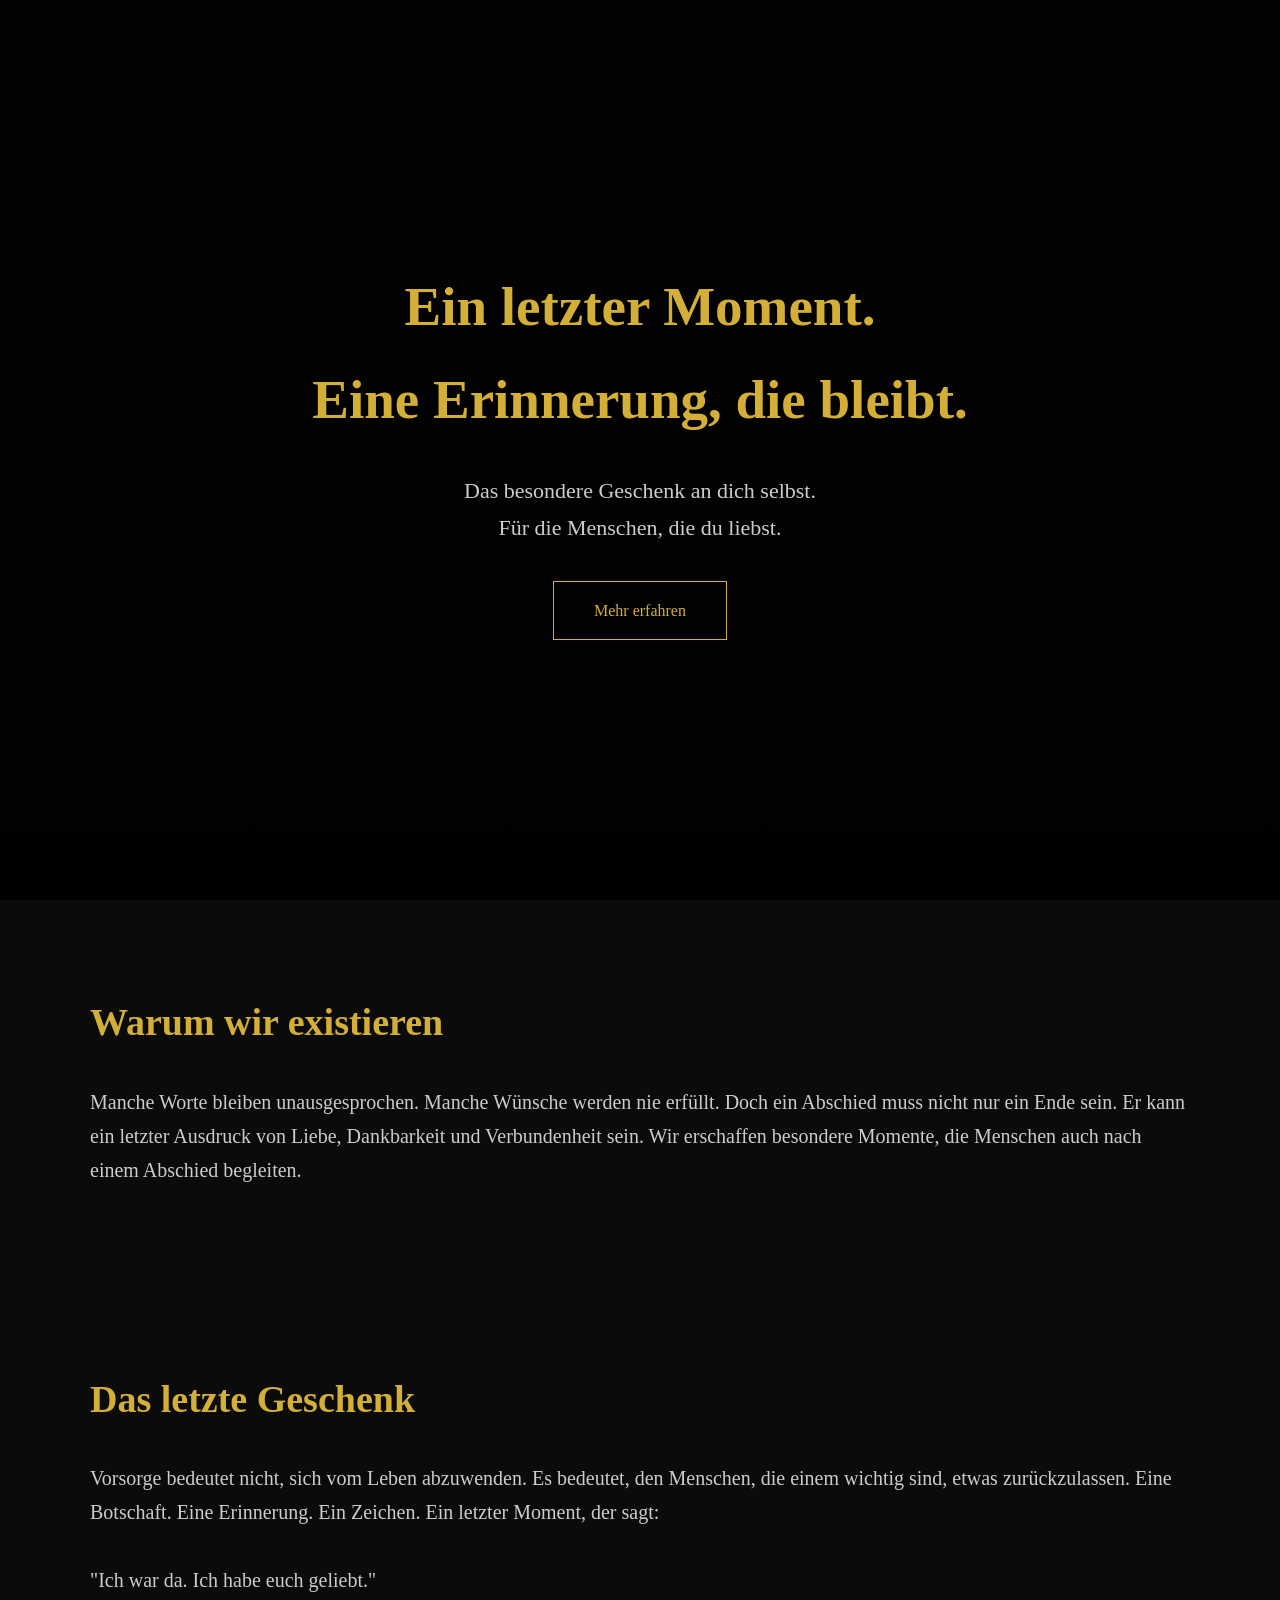
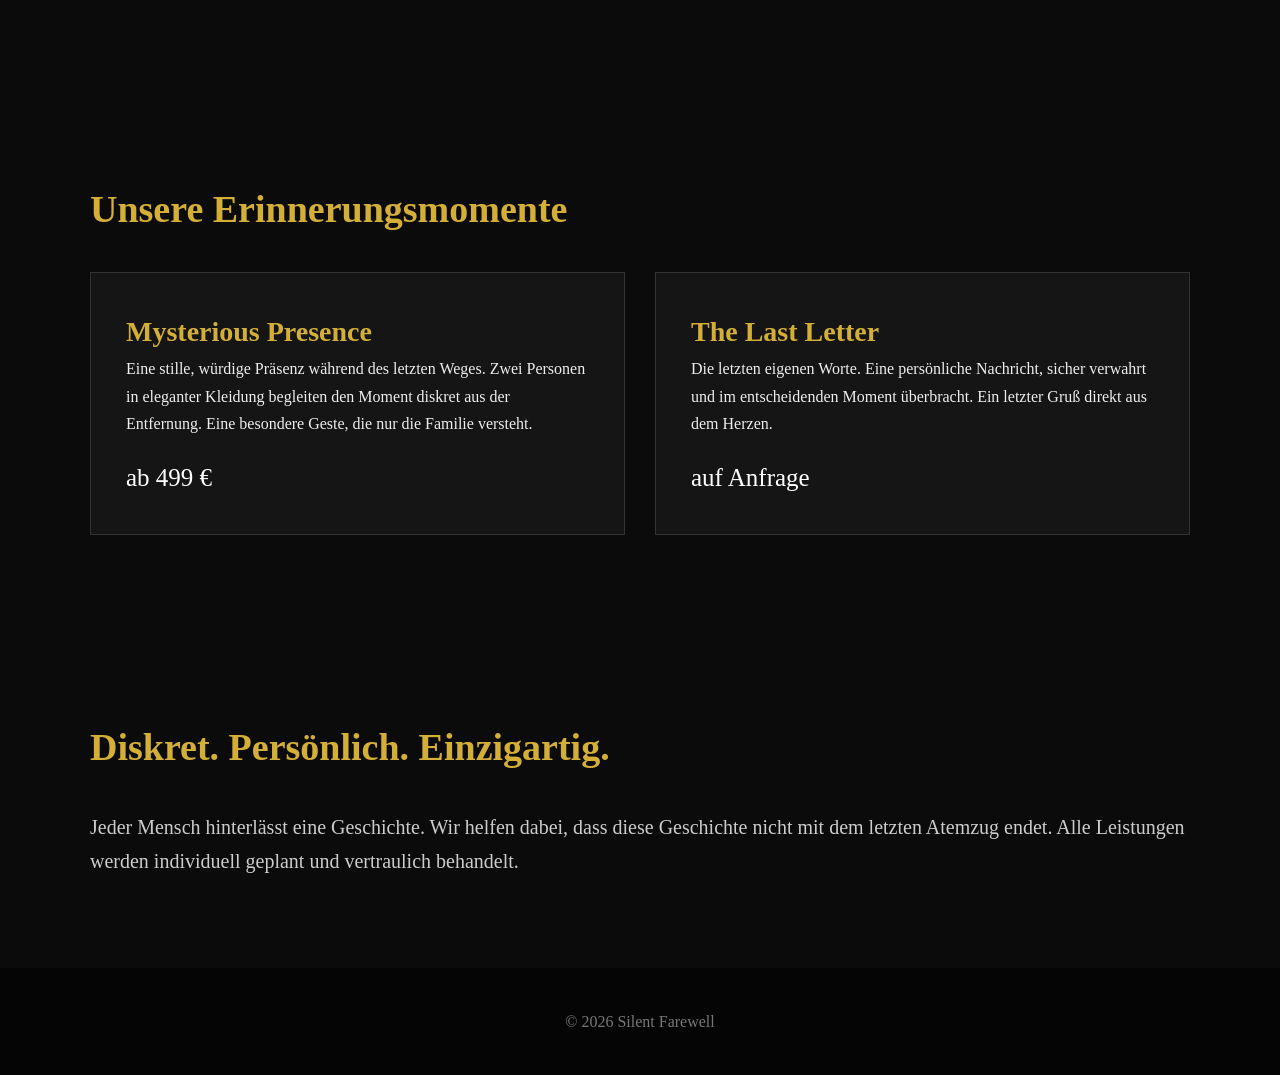
==== index.html @ 92e1666f "Update index.html" ====
<!DOCTYPE html>
<html lang="de">

<head>

<meta charset="UTF-8">
<meta name="viewport" content="width=device-width, initial-scale=1.0">
<link href="https://fonts.googleapis.com/css2?family=Cormorant+Garamond:wght@300;400;600&family=Montserrat:wght@300;400&display=swap" rel="stylesheet">

<title>Silent Farewell - Ein letzter Moment</title>

<link rel="stylesheet" href="style.css">

</head>


<body>


<section class="hero">

<div class="container">

<h1>
Ein letzter Moment.<br>
Eine Erinnerung, die bleibt.
</h1>


<p>
Das besondere Geschenk an dich selbst.<br>
Für die Menschen, die du liebst.
</p>


<a href="#angebote" class="button">
Mehr erfahren
</a>

</div>

</section>



<section>

<div class="container">

<h2>
Warum wir existieren
</h2>


<p class="text">

Manche Worte bleiben unausgesprochen.
Manche Wünsche werden nie erfüllt.

Doch ein Abschied muss nicht nur ein Ende sein.

Er kann ein letzter Ausdruck von Liebe,
Dankbarkeit und Verbundenheit sein.

Wir erschaffen besondere Momente,
die Menschen auch nach einem Abschied begleiten.

</p>

</div>

</section>



<section>

<div class="container">


<h2>
Das letzte Geschenk
</h2>


<p class="text">

Vorsorge bedeutet nicht, sich vom Leben abzuwenden.

Es bedeutet, den Menschen, die einem wichtig sind,
etwas zurückzulassen.

Eine Botschaft.
Eine Erinnerung.
Ein Zeichen.

Ein letzter Moment, der sagt:

<br><br>

"Ich war da.
Ich habe euch geliebt."

</p>


</div>

</section>




<section id="angebote">


<div class="container">

<h2>
Unsere Erinnerungsmomente
</h2>


<div class="cards">



<div class="card">

<h3>
Mysterious Presence
</h3>

<p>

Eine stille, würdige Präsenz während des letzten Weges.

Zwei Personen in eleganter Kleidung begleiten den Moment diskret aus der Entfernung.

Eine besondere Geste, die nur die Familie versteht.

</p>


<div class="price">
ab 499 €
</div>


</div>




<div class="card">

<h3>
The Last Letter
</h3>


<p>

Die letzten eigenen Worte.

Eine persönliche Nachricht, sicher verwahrt und im entscheidenden Moment überbracht.

Ein letzter Gruß direkt aus dem Herzen.

</p>


<div class="price">
auf Anfrage
</div>


</div>



</div>


</div>


</section>




<section>


<div class="container">


<h2>
Diskret. Persönlich. Einzigartig.
</h2>


<p class="text">

Jeder Mensch hinterlässt eine Geschichte.

Wir helfen dabei, dass diese Geschichte nicht mit dem letzten Atemzug endet.

Alle Leistungen werden individuell geplant und vertraulich behandelt.

</p>


</div>


</section>



<footer>

© 2026 Silent Farewell

</footer>



</body>

</html>
---- style.css ----
* {
    margin: 0;
    padding: 0;
    box-sizing: border-box;
}

body {
    background: #0b0b0b;
    color: #eeeeee;
    font-family: "Georgia", serif;
    line-height: 1.7;
}

.container {
    width: 90%;
    max-width: 1100px;
    margin: auto;
}


/* Hero */

.hero {
    min-height: 100vh;
    display: flex;
    align-items: center;
    text-align: center;

    background:
    linear-gradient(
        rgba(0,0,0,0.75),
        rgba(0,0,0,0.92)
    ),
    url("hero.jpg");

    background-size: cover;
    background-position: center;
}

.hero h1 {
    font-size: 55px;
    color: #d4af37;
    margin-bottom: 25px;
}

.hero p {
    font-size: 22px;
    color: #cccccc;
}

.button {
    display: inline-block;
    margin-top: 35px;
    padding: 15px 40px;
    border: 1px solid #d4af37;
    color: #d4af37;
    text-decoration: none;
    transition: 0.3s;
}

.button:hover {
    background: #d4af37;
    color: black;
}


/* Sections */

section {
    padding: 90px 0;
}

h2 {
    color: #d4af37;
    font-size: 38px;
    margin-bottom: 30px;
}

.text {
    font-size: 20px;
    color: #cccccc;
}


/* Cards */

.cards {
    display: grid;
    grid-template-columns: repeat(auto-fit,minmax(300px,1fr));
    gap: 30px;
}


.card {
    background: #151515;
    padding: 35px;
    border: 1px solid #333;
}

.card h3 {
    color:#d4af37;
    font-size:28px;
}

.price {
    font-size:25px;
    margin-top:20px;
    color:white;
}


/* Footer */

footer {
    padding:40px;
    text-align:center;
    background:#050505;
    color:#777;
}
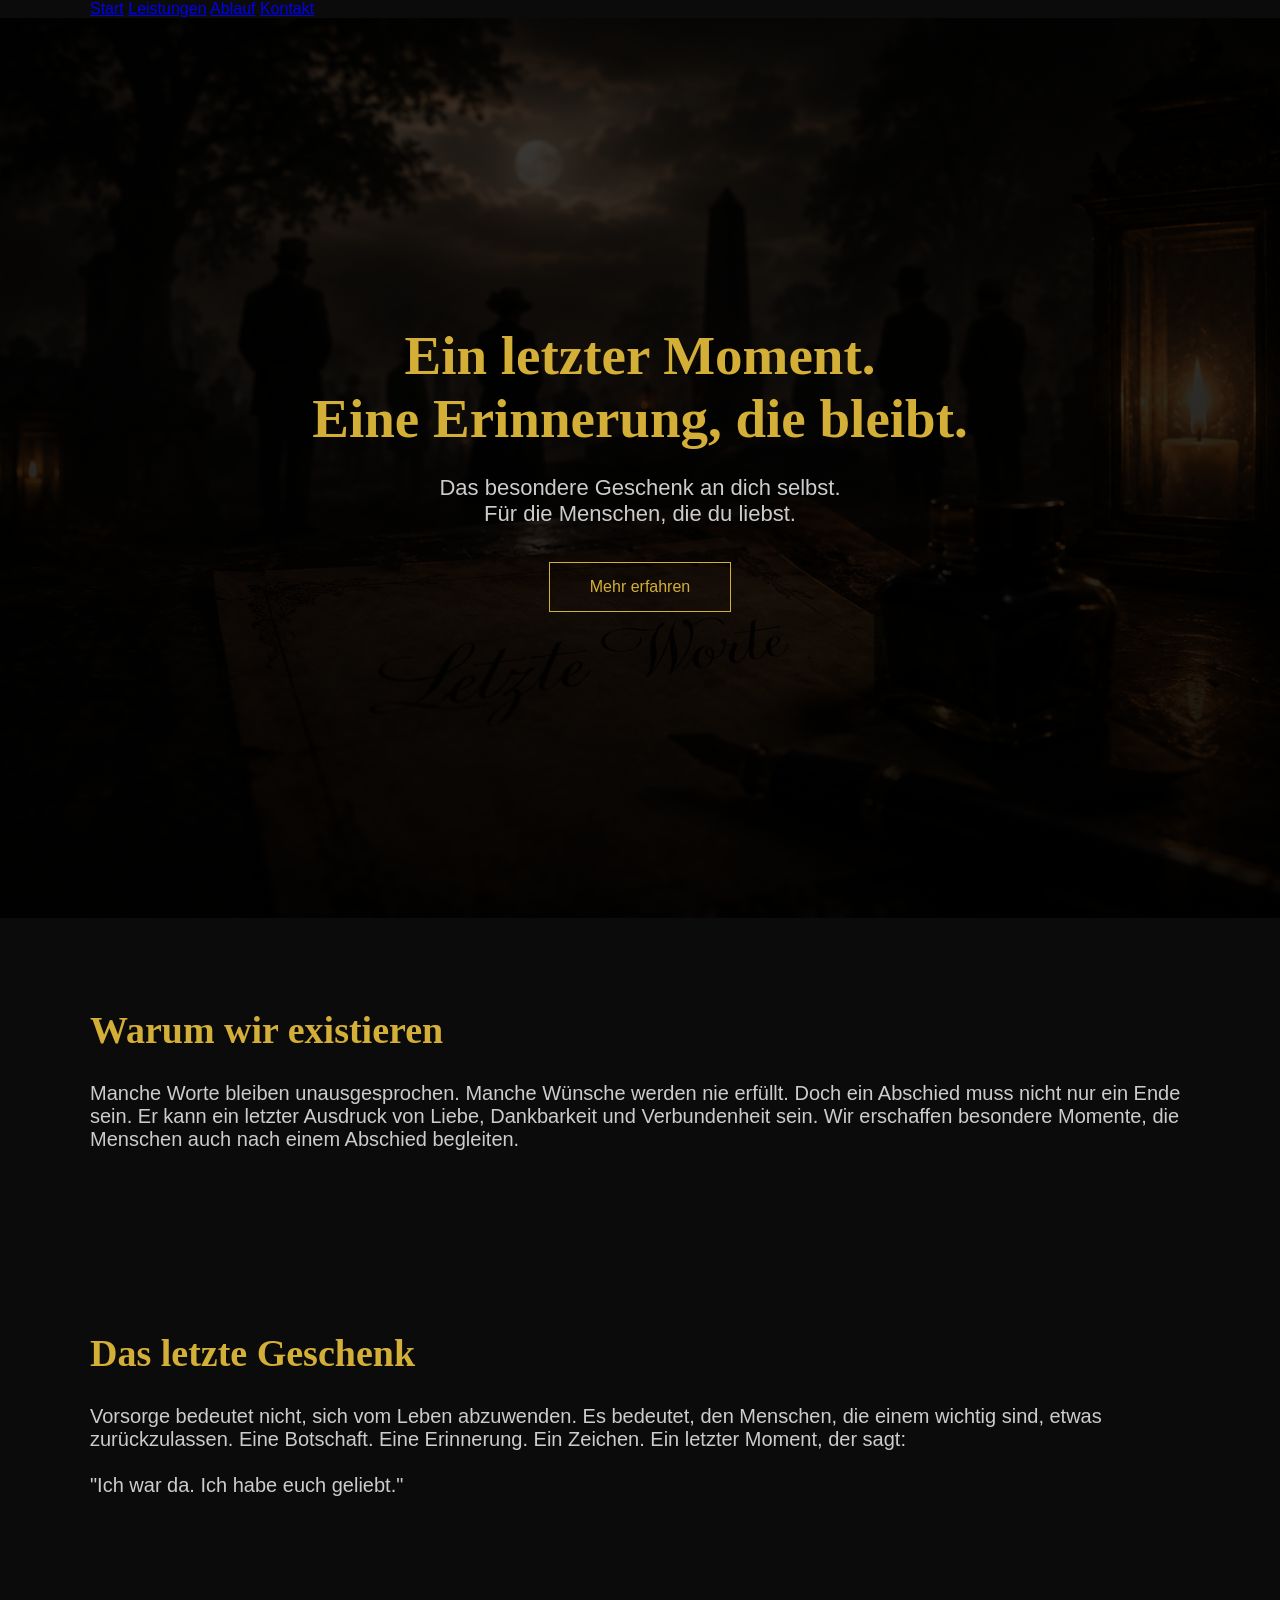
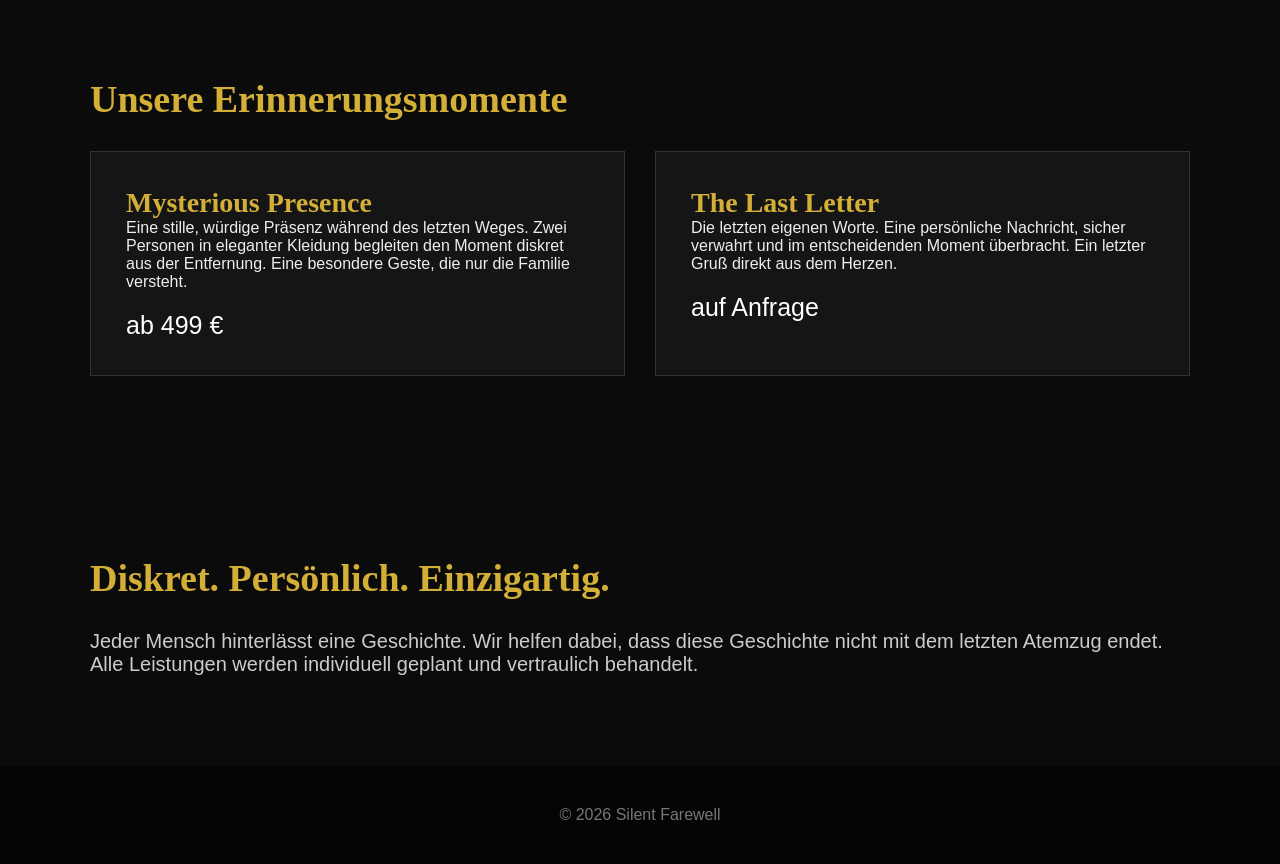
==== commit a7548760: "Update index.html" ====
--- a/index.html
+++ b/index.html
@@ -15,7 +15,18 @@
 
 
 <body>
-
+<nav>
+
+<div class="container">
+
+<a href="index.html">Start</a>
+<a href="leistungen.html">Leistungen</a>
+<a href="ablauf.html">Ablauf</a>
+<a href="kontakt.html">Kontakt</a>
+
+</div>
+
+</nav>
 
 <section class="hero">
 
--- a/style.css
+++ b/style.css
@@ -7,8 +7,12 @@
 body {
     background: #0b0b0b;
     color: #eeeeee;
-    font-family: "Georgia", serif;
-    line-height: 1.7;
+    font-family: "Montserrat", sans-serif;
+}
+
+
+h1, h2, h3 {
+    font-family: "Cormorant Garamond", serif;
 }
 
 .container {
@@ -31,7 +35,7 @@
         rgba(0,0,0,0.75),
         rgba(0,0,0,0.92)
     ),
-    url("hero.jpg");
+    url("hero.png");
 
     background-size: cover;
     background-position: center;
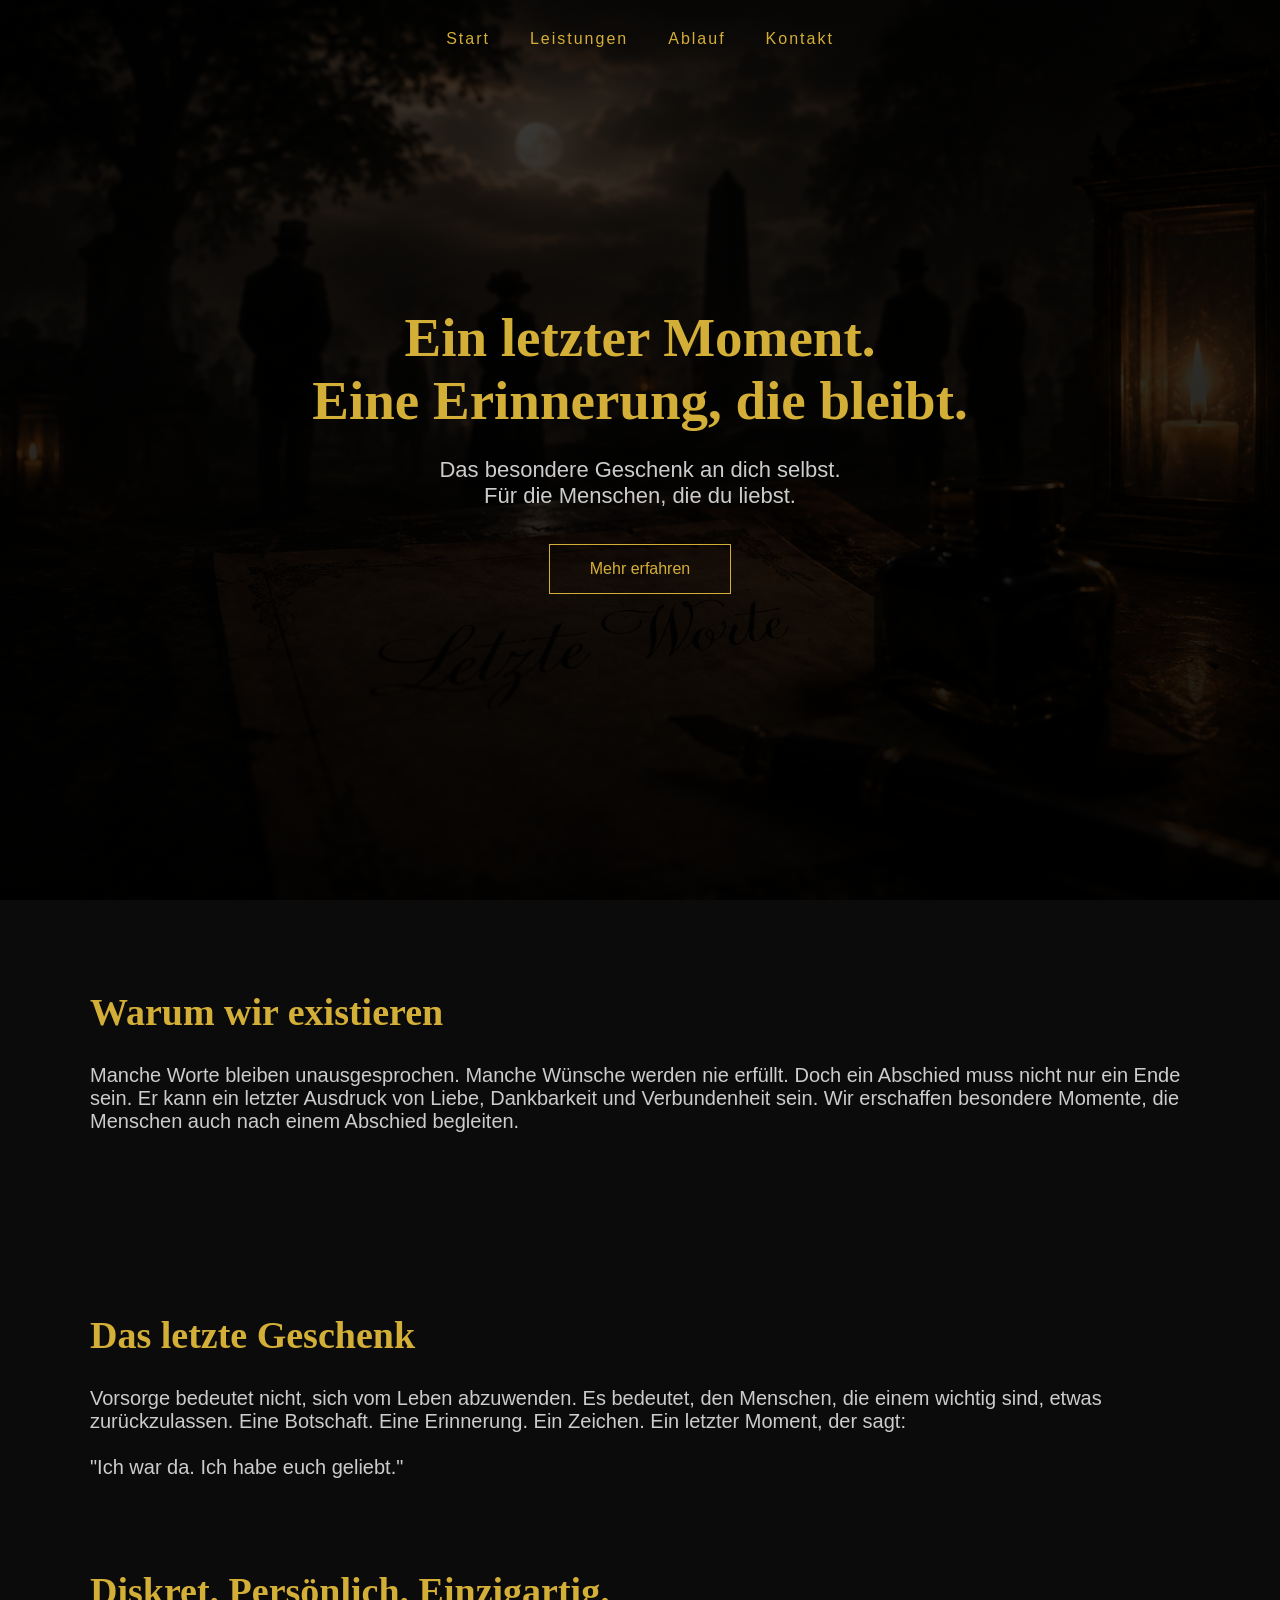
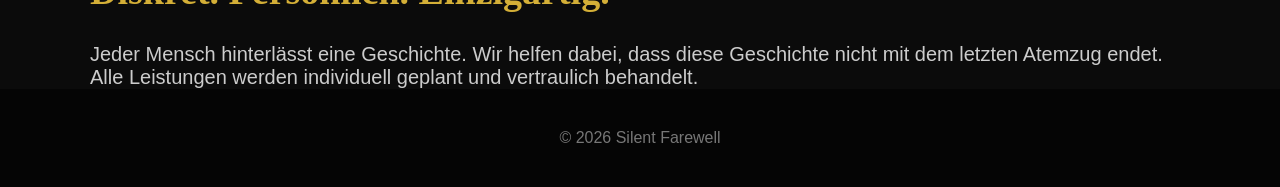
==== commit af6316aa: "Update index.html" ====
--- a/index.html
+++ b/index.html
@@ -120,90 +120,6 @@
 </section>
 
 
-
-
-<section id="angebote">
-
-
-<div class="container">
-
-<h2>
-Unsere Erinnerungsmomente
-</h2>
-
-
-<div class="cards">
-
-
-
-<div class="card">
-
-<h3>
-Mysterious Presence
-</h3>
-
-<p>
-
-Eine stille, würdige Präsenz während des letzten Weges.
-
-Zwei Personen in eleganter Kleidung begleiten den Moment diskret aus der Entfernung.
-
-Eine besondere Geste, die nur die Familie versteht.
-
-</p>
-
-
-<div class="price">
-ab 499 €
-</div>
-
-
-</div>
-
-
-
-
-<div class="card">
-
-<h3>
-The Last Letter
-</h3>
-
-
-<p>
-
-Die letzten eigenen Worte.
-
-Eine persönliche Nachricht, sicher verwahrt und im entscheidenden Moment überbracht.
-
-Ein letzter Gruß direkt aus dem Herzen.
-
-</p>
-
-
-<div class="price">
-auf Anfrage
-</div>
-
-
-</div>
-
-
-
-</div>
-
-
-</div>
-
-
-</section>
-
-
-
-
-<section>
-
-
 <div class="container">
 
 
--- a/style.css
+++ b/style.css
@@ -121,3 +121,30 @@
     background:#050505;
     color:#777;
 }
+nav {
+    position: absolute;
+    top: 0;
+    width: 100%;
+    padding: 30px 0;
+    z-index: 10;
+}
+
+
+nav .container {
+    display:flex;
+    justify-content:center;
+    gap:40px;
+}
+
+
+nav a {
+    color:#d4af37;
+    text-decoration:none;
+    font-size:16px;
+    letter-spacing:2px;
+}
+
+
+nav a:hover {
+    color:white;
+}
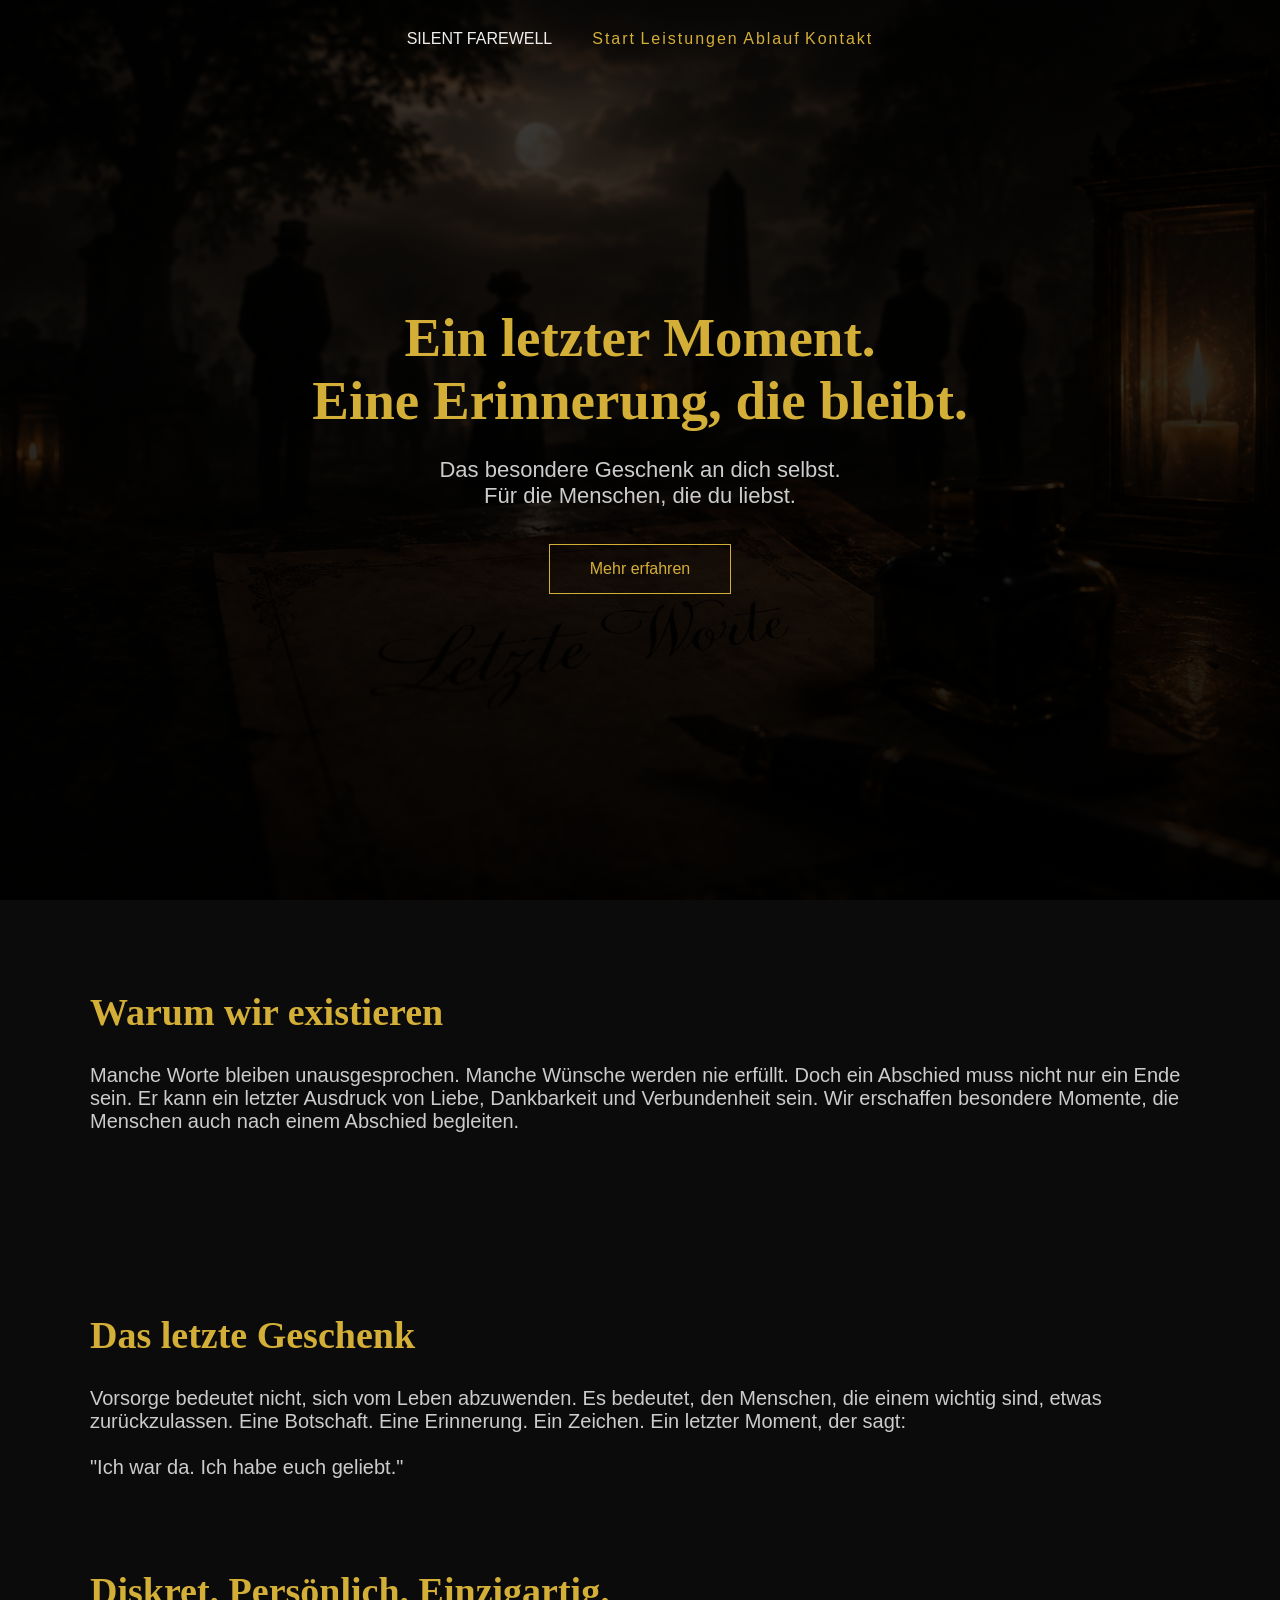
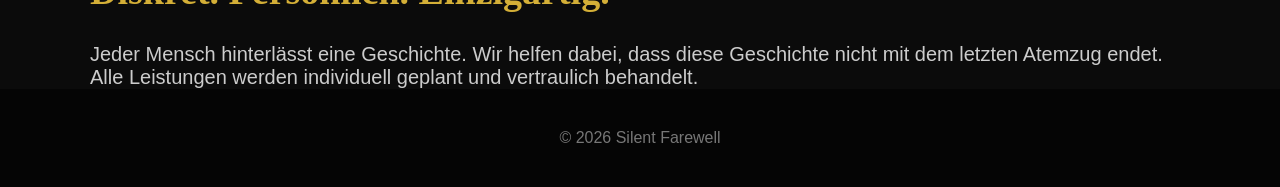
==== commit 9f74b64d: "Update index.html" ====
--- a/index.html
+++ b/index.html
@@ -17,12 +17,22 @@
 <body>
 <nav>
 
-<div class="container">
+<div class="container nav-container">
+
+<div class="logo">
+SILENT FAREWELL
+</div>
+
+
+<div class="nav-links">
 
 <a href="index.html">Start</a>
 <a href="leistungen.html">Leistungen</a>
 <a href="ablauf.html">Ablauf</a>
 <a href="kontakt.html">Kontakt</a>
+
+</div>
+
 
 </div>
 
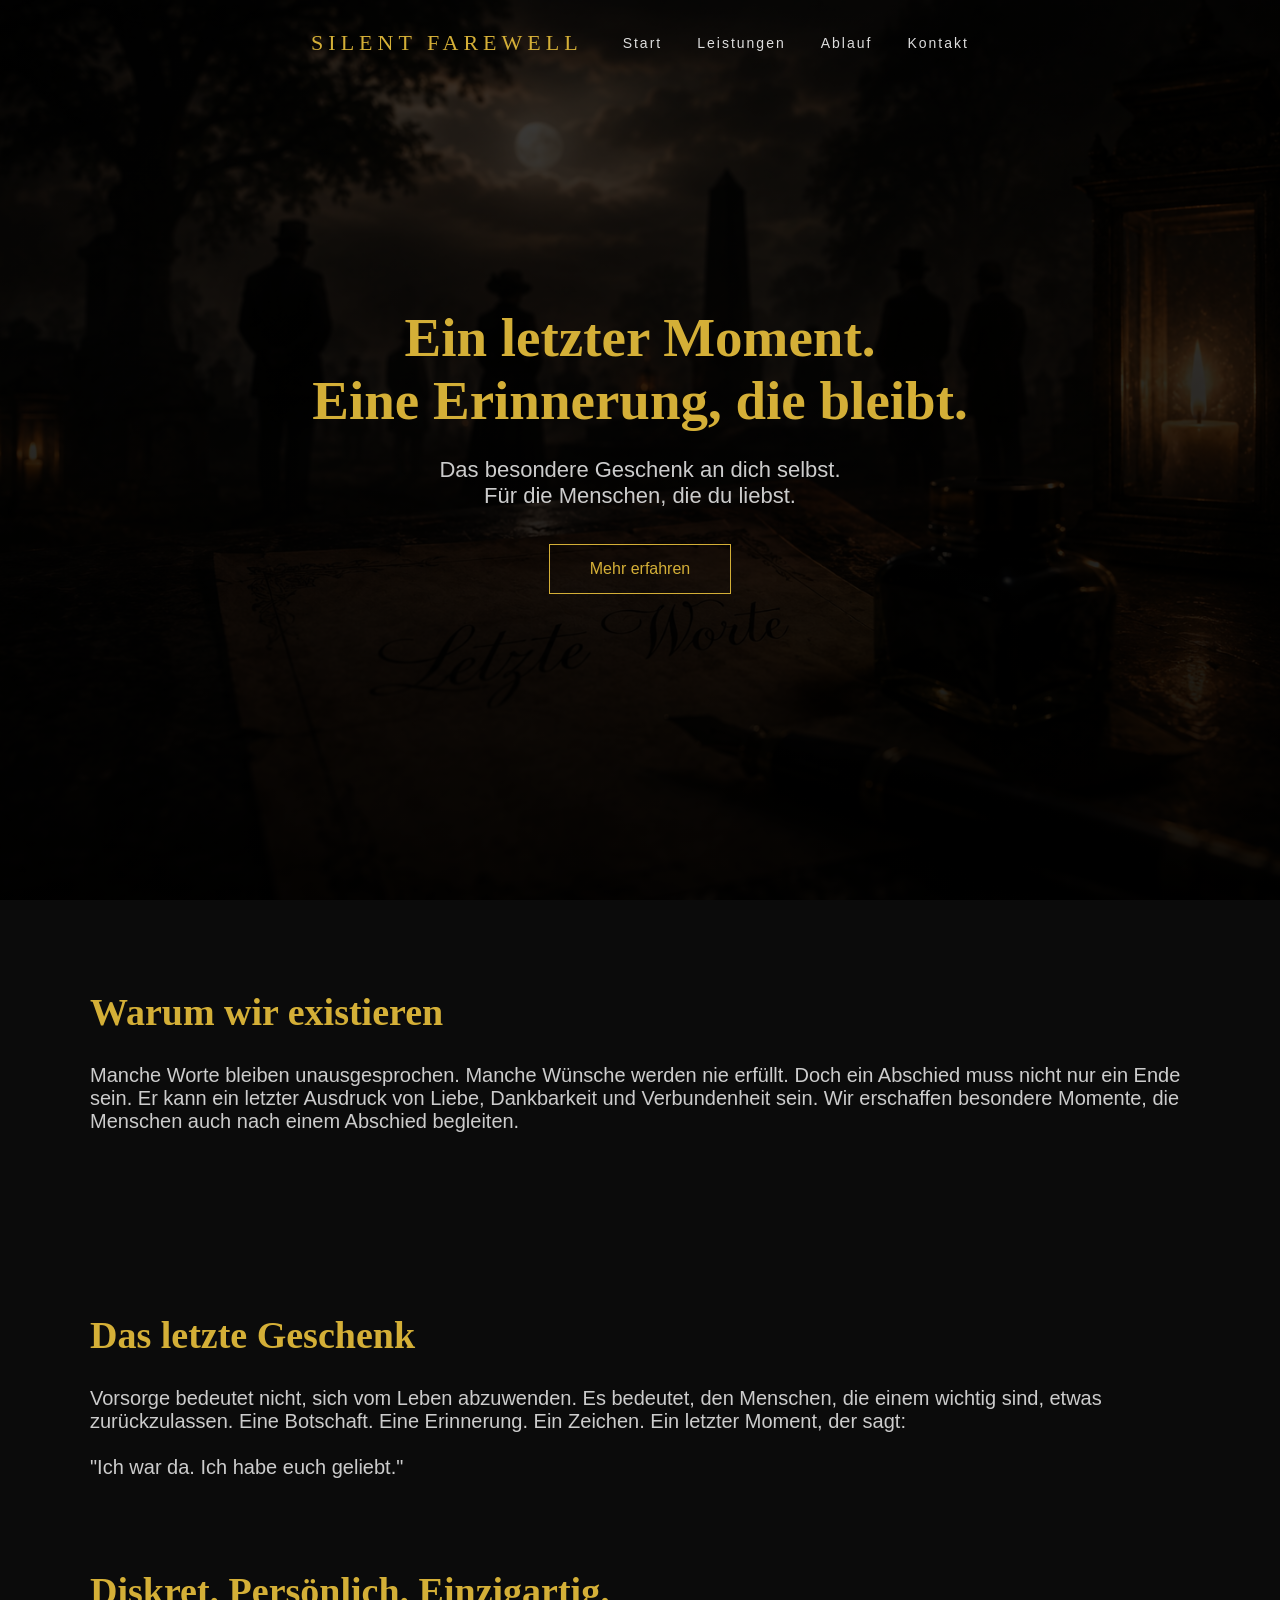
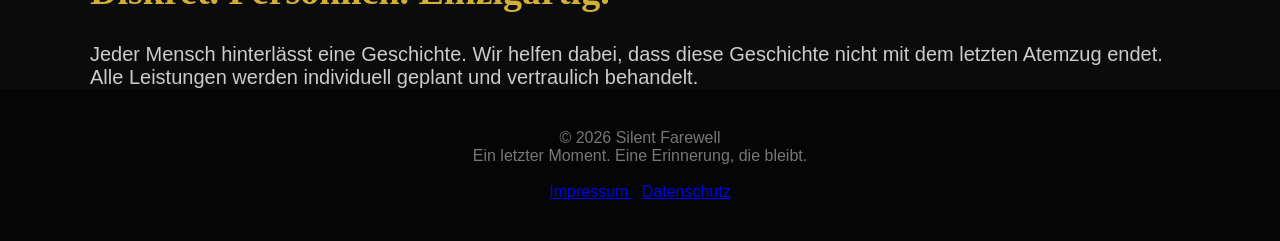
==== commit 93a765b4: "Update index.html" ====
--- a/index.html
+++ b/index.html
@@ -156,9 +156,32 @@
 
 
 
+
 <footer>
 
+<div>
+
+<p>
 © 2026 Silent Farewell
+</p>
+
+<p>
+Ein letzter Moment. Eine Erinnerung, die bleibt.
+</p>
+
+<br>
+
+<a href="#">
+Impressum
+</a>
+
+&nbsp;
+
+<a href="#">
+Datenschutz
+</a>
+
+</div>
 
 </footer>
 
--- a/style.css
+++ b/style.css
@@ -148,3 +148,48 @@
 nav a:hover {
     color:white;
 }
+.nav-container {
+
+display:flex;
+justify-content:space-between;
+align-items:center;
+
+}
+
+
+.logo {
+
+color:#d4af37;
+font-size:22px;
+letter-spacing:5px;
+font-family:"Cormorant Garamond", serif;
+
+}
+
+
+
+.nav-links {
+
+display:flex;
+gap:35px;
+
+}
+
+
+
+nav a {
+
+color:#ddd;
+text-decoration:none;
+font-size:14px;
+letter-spacing:2px;
+transition:0.3s;
+
+}
+
+
+nav a:hover {
+
+color:#d4af37;
+
+}
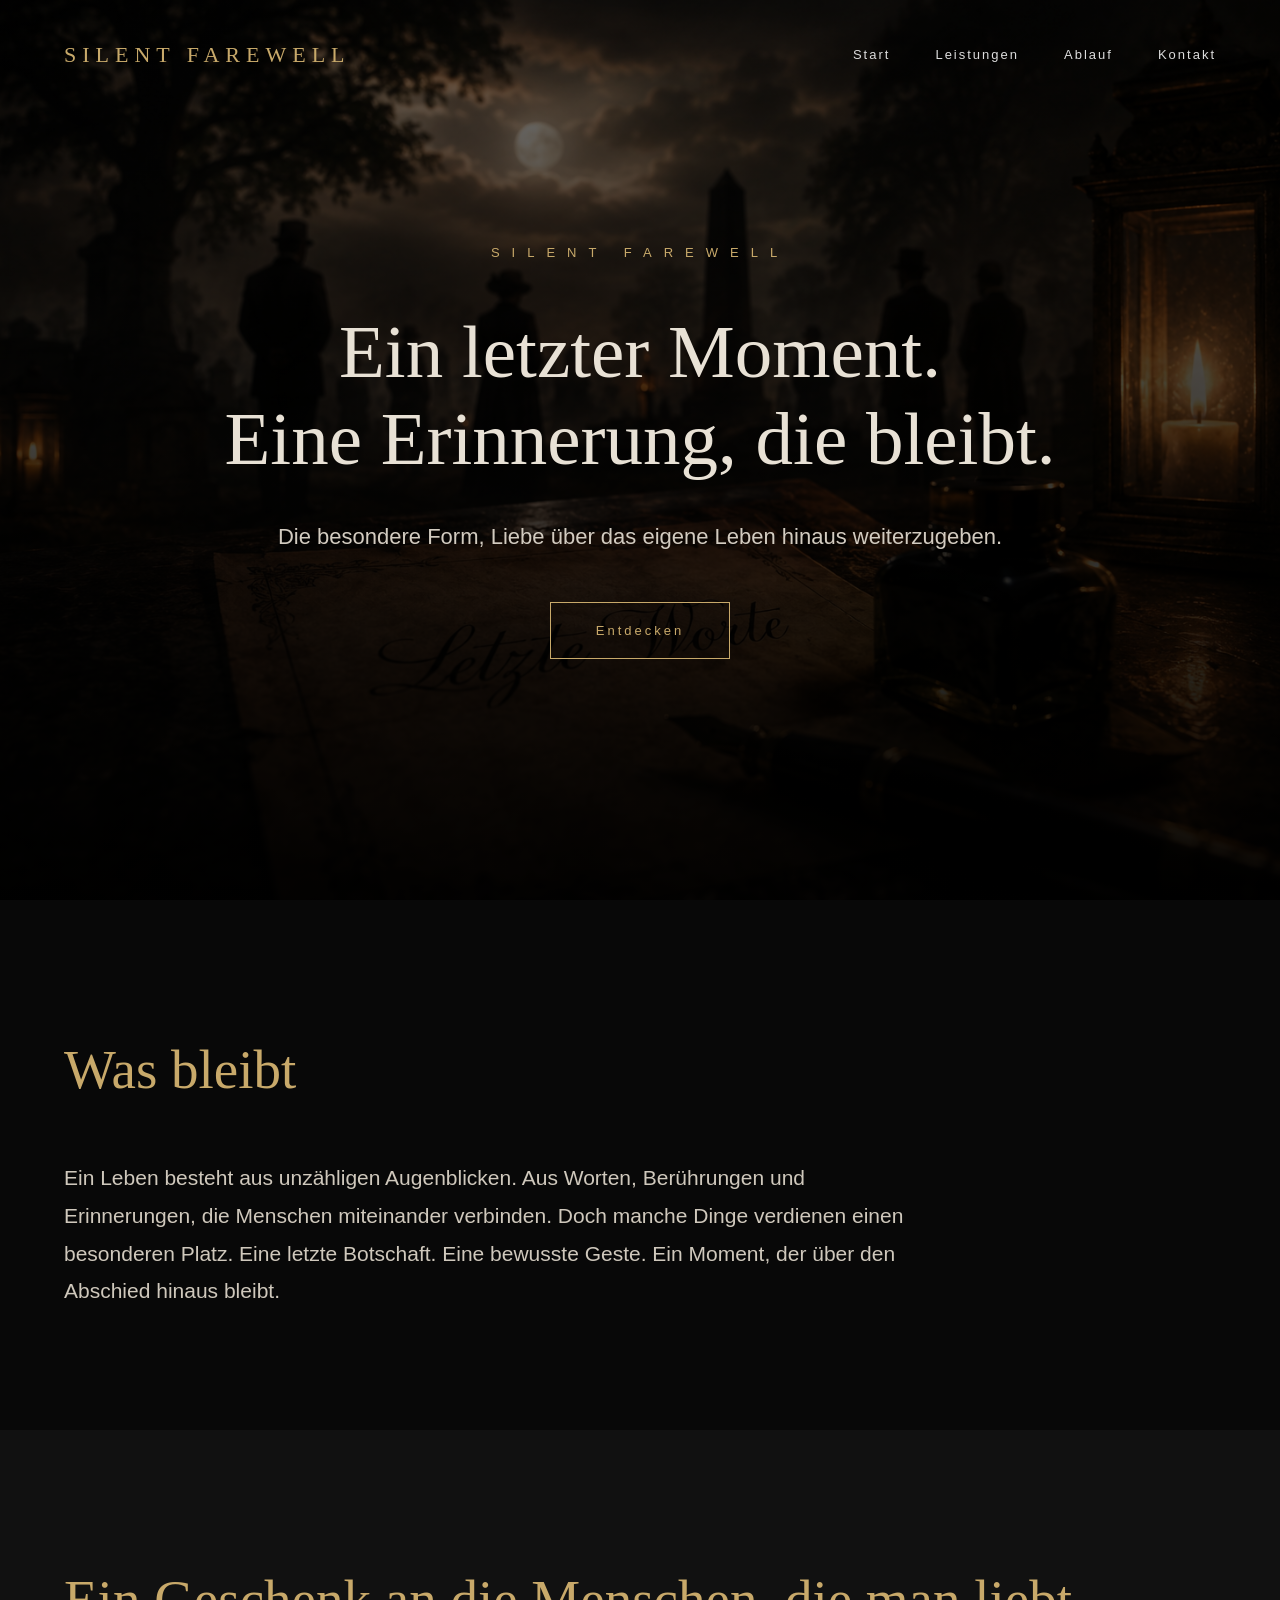
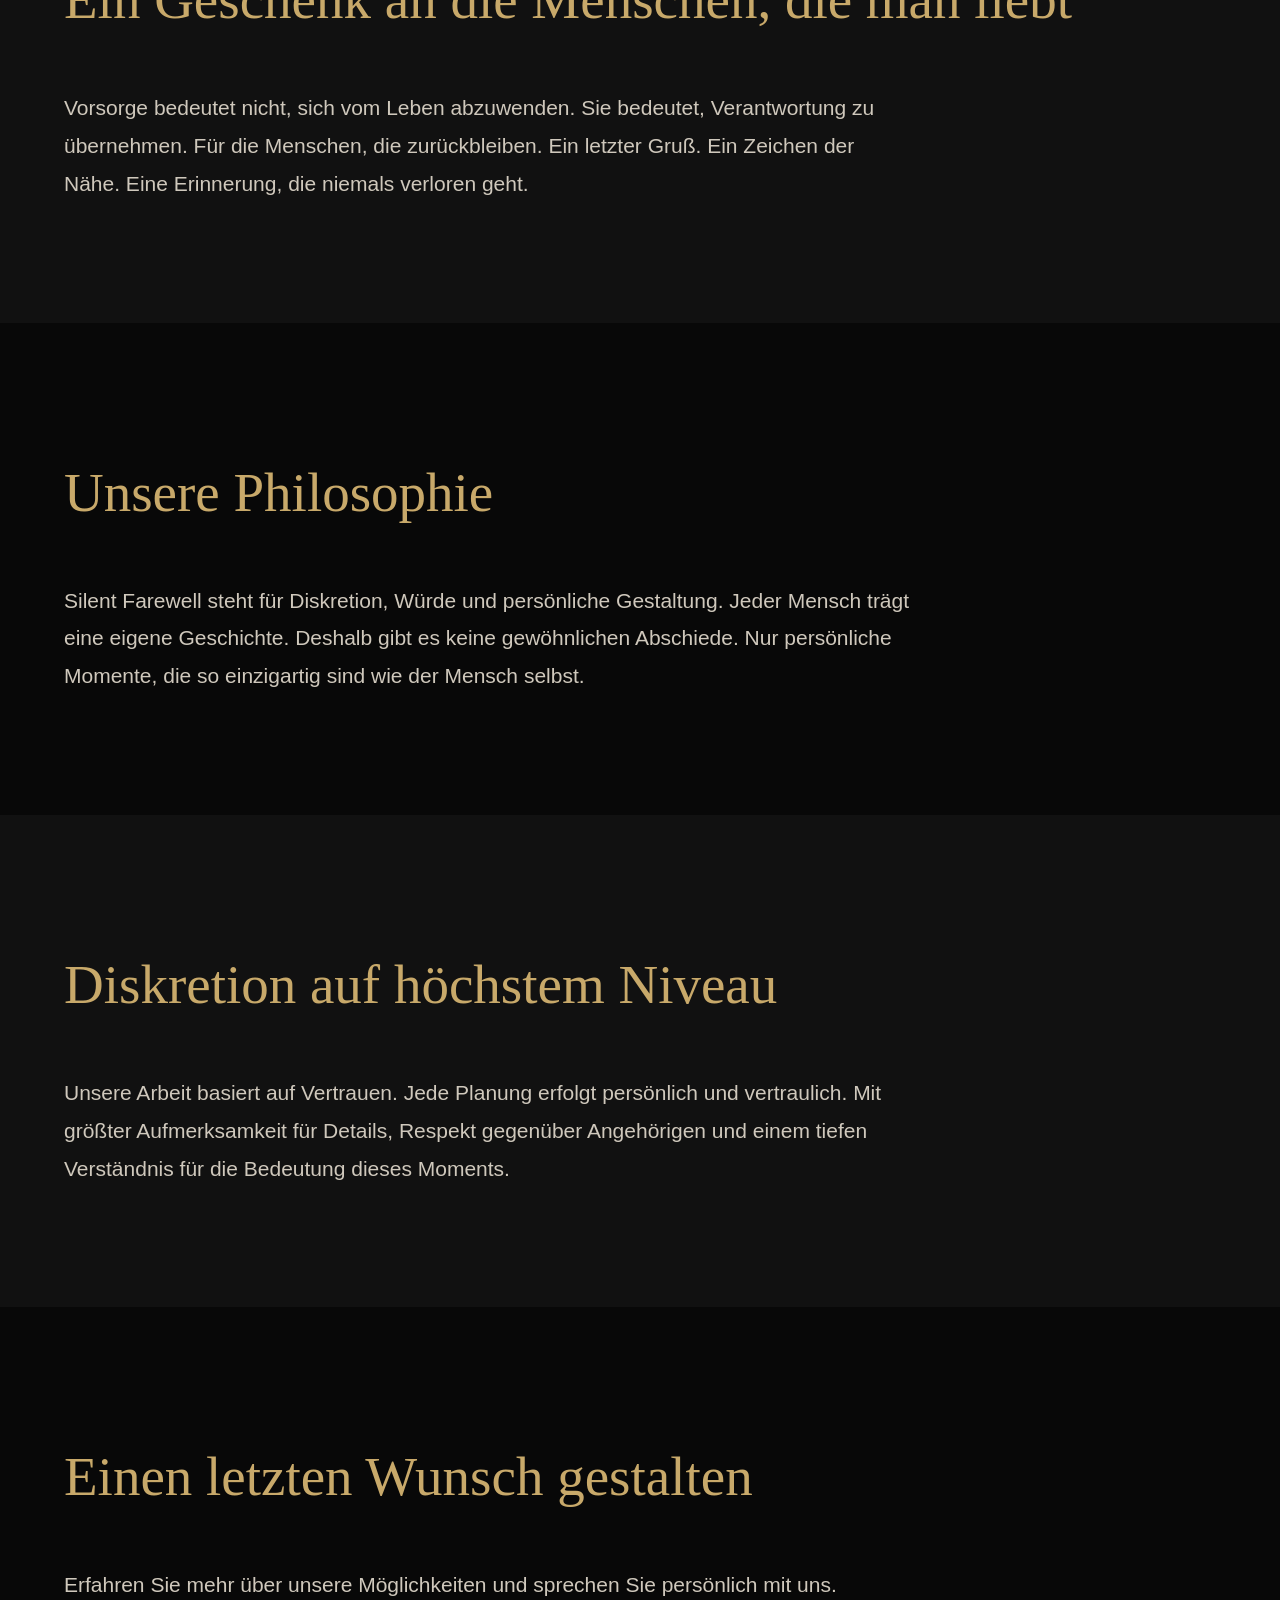
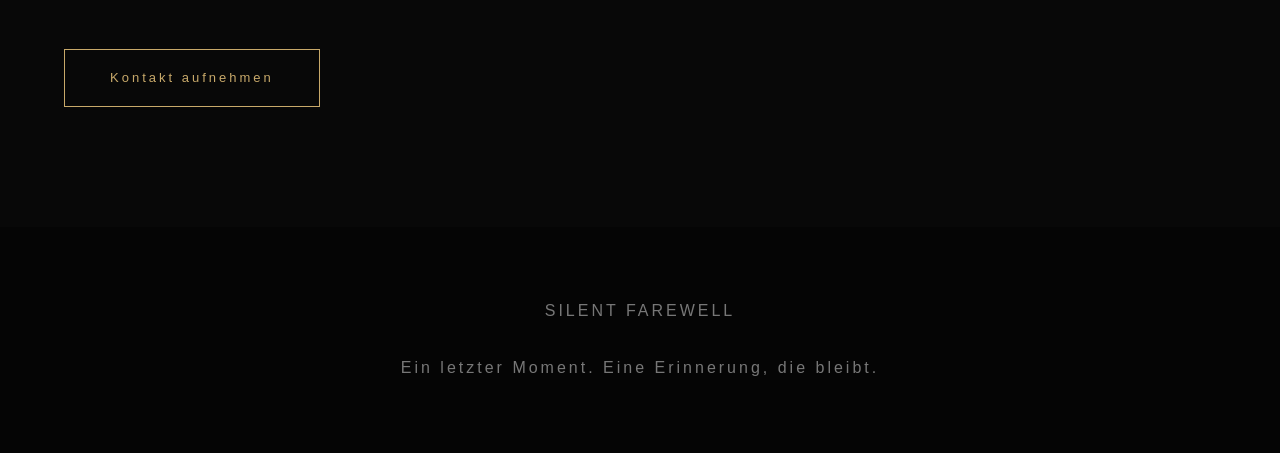
==== commit 698827f8: "Update index.html" ====
--- a/index.html
+++ b/index.html
@@ -1,20 +1,25 @@
 <!DOCTYPE html>
+
 <html lang="de">
 
 <head>
 
 <meta charset="UTF-8">
+
 <meta name="viewport" content="width=device-width, initial-scale=1.0">
-<link href="https://fonts.googleapis.com/css2?family=Cormorant+Garamond:wght@300;400;600&family=Montserrat:wght@300;400&display=swap" rel="stylesheet">
-
-<title>Silent Farewell - Ein letzter Moment</title>
+
+<title>Silent Farewell | Ein letzter Moment</title>
 
 <link rel="stylesheet" href="style.css">
 
+<link href="https://fonts.googleapis.com/css2?family=Playfair+Display:wght@300;400;500;600&family=Inter:wght@300;400;500&display=swap" rel="stylesheet">
+
 </head>
 
 
 <body>
+
+
 <nav>
 
 <div class="container nav-container">
@@ -33,155 +38,250 @@
 
 </div>
 
-
 </div>
 
 </nav>
 
+
+
+
 <section class="hero">
 
-<div class="container">
+
+<div class="container">
+
+
+<div class="small-title">
+SILENT FAREWELL
+</div>
+
+
 
 <h1>
-Ein letzter Moment.<br>
+Ein letzter Moment.
+<br>
 Eine Erinnerung, die bleibt.
 </h1>
 
 
+
 <p>
-Das besondere Geschenk an dich selbst.<br>
-Für die Menschen, die du liebst.
-</p>
-
-
-<a href="#angebote" class="button">
-Mehr erfahren
+Die besondere Form, Liebe über das eigene Leben hinaus weiterzugeben.
+</p>
+
+
+
+<a href="leistungen.html" class="button">
+Entdecken
 </a>
 
-</div>
-
-</section>
+
+</div>
+
+
+</section>
+
+
+
 
 
 
 <section>
 
-<div class="container">
-
-<h2>
-Warum wir existieren
-</h2>
-
-
-<p class="text">
-
-Manche Worte bleiben unausgesprochen.
-Manche Wünsche werden nie erfüllt.
-
-Doch ein Abschied muss nicht nur ein Ende sein.
-
-Er kann ein letzter Ausdruck von Liebe,
-Dankbarkeit und Verbundenheit sein.
-
-Wir erschaffen besondere Momente,
-die Menschen auch nach einem Abschied begleiten.
-
-</p>
-
-</div>
-
-</section>
+
+<div class="container">
+
+
+<h2>
+Was bleibt
+</h2>
+
+
+
+<p class="text">
+
+Ein Leben besteht aus unzähligen Augenblicken.
+
+Aus Worten, Berührungen und Erinnerungen,
+die Menschen miteinander verbinden.
+
+Doch manche Dinge verdienen einen besonderen Platz.
+
+Eine letzte Botschaft.
+Eine bewusste Geste.
+Ein Moment, der über den Abschied hinaus bleibt.
+
+</p>
+
+
+</div>
+
+</section>
+
+
+
+
+
+
+<section class="dark-section">
+
+
+<div class="container">
+
+
+<h2>
+Ein Geschenk an die Menschen, die man liebt
+</h2>
+
+
+
+<p class="text">
+
+
+Vorsorge bedeutet nicht, sich vom Leben abzuwenden.
+
+Sie bedeutet, Verantwortung zu übernehmen.
+
+Für die Menschen, die zurückbleiben.
+
+Ein letzter Gruß.
+Ein Zeichen der Nähe.
+Eine Erinnerung, die niemals verloren geht.
+
+
+</p>
+
+
+</div>
+
+
+</section>
+
+
+
+
+
 
 
 
 <section>
 
-<div class="container">
-
-
-<h2>
-Das letzte Geschenk
-</h2>
-
-
-<p class="text">
-
-Vorsorge bedeutet nicht, sich vom Leben abzuwenden.
-
-Es bedeutet, den Menschen, die einem wichtig sind,
-etwas zurückzulassen.
-
-Eine Botschaft.
-Eine Erinnerung.
-Ein Zeichen.
-
-Ein letzter Moment, der sagt:
+
+<div class="container">
+
+
+<h2>
+Unsere Philosophie
+</h2>
+
+
+<p class="text">
+
+
+Silent Farewell steht für Diskretion, Würde und persönliche Gestaltung.
+
+Jeder Mensch trägt eine eigene Geschichte.
+
+Deshalb gibt es keine gewöhnlichen Abschiede.
+
+Nur persönliche Momente, die so einzigartig sind wie der Mensch selbst.
+
+
+</p>
+
+
+</div>
+
+
+</section>
+
+
+
+
+
+
+
+
+<section class="dark-section">
+
+
+<div class="container">
+
+
+<h2>
+Diskretion auf höchstem Niveau
+</h2>
+
+
+<p class="text">
+
+
+Unsere Arbeit basiert auf Vertrauen.
+
+Jede Planung erfolgt persönlich und vertraulich.
+
+Mit größter Aufmerksamkeit für Details,
+Respekt gegenüber Angehörigen
+und einem tiefen Verständnis für die Bedeutung dieses Moments.
+
+
+</p>
+
+
+</div>
+
+
+</section>
+
+
+
+
+
+
+
+
+<section class="call">
+
+
+<div class="container">
+
+
+<h2>
+Einen letzten Wunsch gestalten
+</h2>
+
+
+<p class="text">
+
+Erfahren Sie mehr über unsere Möglichkeiten
+und sprechen Sie persönlich mit uns.
+
+</p>
+
+
+
+<a href="kontakt.html" class="button">
+Kontakt aufnehmen
+</a>
+
+
+</div>
+
+
+</section>
+
+
+
+
+
+
+<footer>
+
+SILENT FAREWELL
 
 <br><br>
 
-"Ich war da.
-Ich habe euch geliebt."
-
-</p>
-
-
-</div>
-
-</section>
-
-
-<div class="container">
-
-
-<h2>
-Diskret. Persönlich. Einzigartig.
-</h2>
-
-
-<p class="text">
-
-Jeder Mensch hinterlässt eine Geschichte.
-
-Wir helfen dabei, dass diese Geschichte nicht mit dem letzten Atemzug endet.
-
-Alle Leistungen werden individuell geplant und vertraulich behandelt.
-
-</p>
-
-
-</div>
-
-
-</section>
-
-
-
-
-<footer>
-
-<div>
-
-<p>
-© 2026 Silent Farewell
-</p>
-
-<p>
 Ein letzter Moment. Eine Erinnerung, die bleibt.
-</p>
-
-<br>
-
-<a href="#">
-Impressum
-</a>
-
-&nbsp;
-
-<a href="#">
-Datenschutz
-</a>
-
-</div>
 
 </footer>
 
--- a/style.css
+++ b/style.css
@@ -1,195 +1,323 @@
 * {
-    margin: 0;
-    padding: 0;
-    box-sizing: border-box;
-}
+    margin:0;
+    padding:0;
+    box-sizing:border-box;
+}
+
+
+html {
+    scroll-behavior:smooth;
+}
+
 
 body {
-    background: #0b0b0b;
-    color: #eeeeee;
-    font-family: "Montserrat", sans-serif;
-}
-
-
-h1, h2, h3 {
-    font-family: "Cormorant Garamond", serif;
-}
+
+    background:#080808;
+    color:#e8e1d5;
+
+    font-family:"Inter", sans-serif;
+
+    line-height:1.8;
+
+}
+
+
 
 .container {
-    width: 90%;
-    max-width: 1100px;
-    margin: auto;
-}
+
+    width:90%;
+    max-width:1200px;
+    margin:auto;
+
+}
+
+
+
+
+/* Navigation */
+
+
+nav {
+
+    position:absolute;
+    top:0;
+    width:100%;
+    padding:35px 0;
+    z-index:20;
+
+}
+
+
+
+.nav-container {
+
+    display:flex;
+    justify-content:space-between;
+    align-items:center;
+
+}
+
+
+
+.logo {
+
+    font-family:"Playfair Display", serif;
+
+    color:#c8a96a;
+
+    font-size:22px;
+
+    letter-spacing:6px;
+
+}
+
+
+
+.nav-links {
+
+    display:flex;
+    gap:45px;
+
+}
+
+
+.nav-links a {
+
+    color:#ddd;
+
+    text-decoration:none;
+
+    font-size:13px;
+
+    letter-spacing:2px;
+
+    transition:.4s;
+
+}
+
+
+.nav-links a:hover {
+
+    color:#c8a96a;
+
+}
+
+
 
 
 /* Hero */
 
+
 .hero {
-    min-height: 100vh;
-    display: flex;
-    align-items: center;
-    text-align: center;
+
+    min-height:100vh;
+
+    display:flex;
+
+    align-items:center;
+
+    text-align:center;
+
 
     background:
+
     linear-gradient(
-        rgba(0,0,0,0.75),
-        rgba(0,0,0,0.92)
+        rgba(0,0,0,.55),
+        rgba(0,0,0,.95)
     ),
+
     url("hero.png");
 
-    background-size: cover;
-    background-position: center;
-}
+
+    background-size:cover;
+
+    background-position:center;
+
+}
+
+
+
+.small-title {
+
+    letter-spacing:12px;
+
+    font-size:13px;
+
+    color:#c8a96a;
+
+    margin-bottom:45px;
+
+}
+
+
 
 .hero h1 {
-    font-size: 55px;
-    color: #d4af37;
-    margin-bottom: 25px;
-}
+
+
+    font-family:"Playfair Display", serif;
+
+
+    font-size:75px;
+
+
+    font-weight:400;
+
+
+    line-height:1.15;
+
+
+    margin-bottom:35px;
+
+
+}
+
+
 
 .hero p {
-    font-size: 22px;
-    color: #cccccc;
-}
+
+
+    font-size:22px;
+
+
+    color:#d2cbc0;
+
+
+}
+
+
+
+
+/* Buttons */
+
 
 .button {
-    display: inline-block;
-    margin-top: 35px;
-    padding: 15px 40px;
-    border: 1px solid #d4af37;
-    color: #d4af37;
-    text-decoration: none;
-    transition: 0.3s;
-}
+
+
+    display:inline-block;
+
+
+    margin-top:45px;
+
+
+    padding:16px 45px;
+
+
+    border:1px solid #c8a96a;
+
+
+    color:#c8a96a;
+
+
+    text-decoration:none;
+
+
+    letter-spacing:3px;
+
+
+    font-size:13px;
+
+
+    transition:.4s;
+
+
+}
+
+
 
 .button:hover {
-    background: #d4af37;
-    color: black;
-}
+
+
+    background:#c8a96a;
+
+
+    color:#080808;
+
+
+}
+
+
+
 
 
 /* Sections */
 
+
 section {
-    padding: 90px 0;
-}
+
+    padding:120px 0;
+
+}
+
+
 
 h2 {
-    color: #d4af37;
-    font-size: 38px;
-    margin-bottom: 30px;
-}
+
+
+    font-family:"Playfair Display", serif;
+
+
+    font-weight:400;
+
+
+    font-size:55px;
+
+
+    color:#c8a96a;
+
+
+    margin-bottom:40px;
+
+
+}
+
+
 
 .text {
-    font-size: 20px;
-    color: #cccccc;
-}
-
-
-/* Cards */
-
-.cards {
-    display: grid;
-    grid-template-columns: repeat(auto-fit,minmax(300px,1fr));
-    gap: 30px;
-}
-
-
-.card {
-    background: #151515;
-    padding: 35px;
-    border: 1px solid #333;
-}
-
-.card h3 {
-    color:#d4af37;
-    font-size:28px;
-}
-
-.price {
-    font-size:25px;
-    margin-top:20px;
-    color:white;
-}
+
+
+    max-width:850px;
+
+
+    font-size:21px;
+
+
+    color:#cfc8bc;
+
+
+}
+
+
+
+
+.dark-section {
+
+    background:#111;
+
+}
+
+
+
 
 
 /* Footer */
 
+
 footer {
-    padding:40px;
+
+
+    padding:70px 20px;
+
+
     text-align:center;
+
+
     background:#050505;
+
+
     color:#777;
-}
-nav {
-    position: absolute;
-    top: 0;
-    width: 100%;
-    padding: 30px 0;
-    z-index: 10;
-}
-
-
-nav .container {
-    display:flex;
-    justify-content:center;
-    gap:40px;
-}
-
-
-nav a {
-    color:#d4af37;
-    text-decoration:none;
-    font-size:16px;
-    letter-spacing:2px;
-}
-
-
-nav a:hover {
-    color:white;
-}
-.nav-container {
-
-display:flex;
-justify-content:space-between;
-align-items:center;
-
-}
-
-
-.logo {
-
-color:#d4af37;
-font-size:22px;
-letter-spacing:5px;
-font-family:"Cormorant Garamond", serif;
-
-}
-
-
-
-.nav-links {
-
-display:flex;
-gap:35px;
-
-}
-
-
-
-nav a {
-
-color:#ddd;
-text-decoration:none;
-font-size:14px;
-letter-spacing:2px;
-transition:0.3s;
-
-}
-
-
-nav a:hover {
-
-color:#d4af37;
-
-}
+
+
+    letter-spacing:3px;
+
+
+}
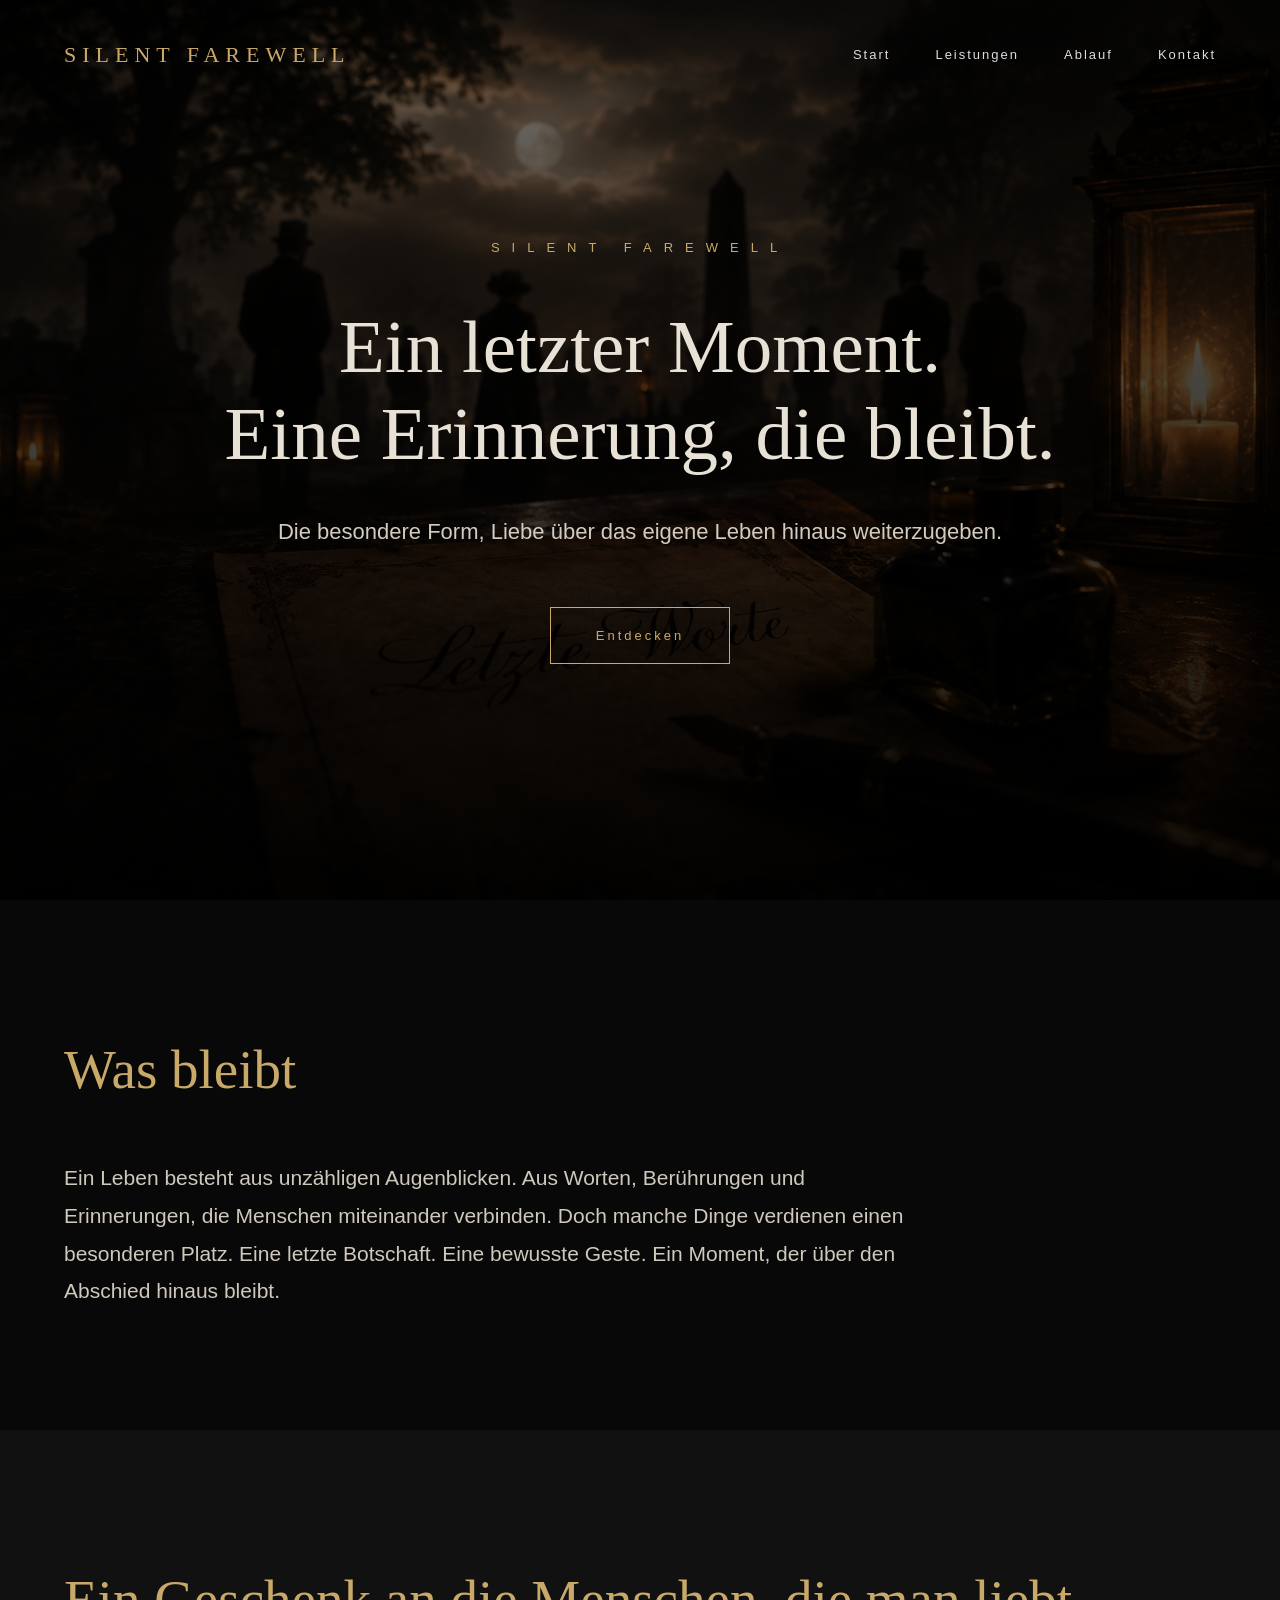
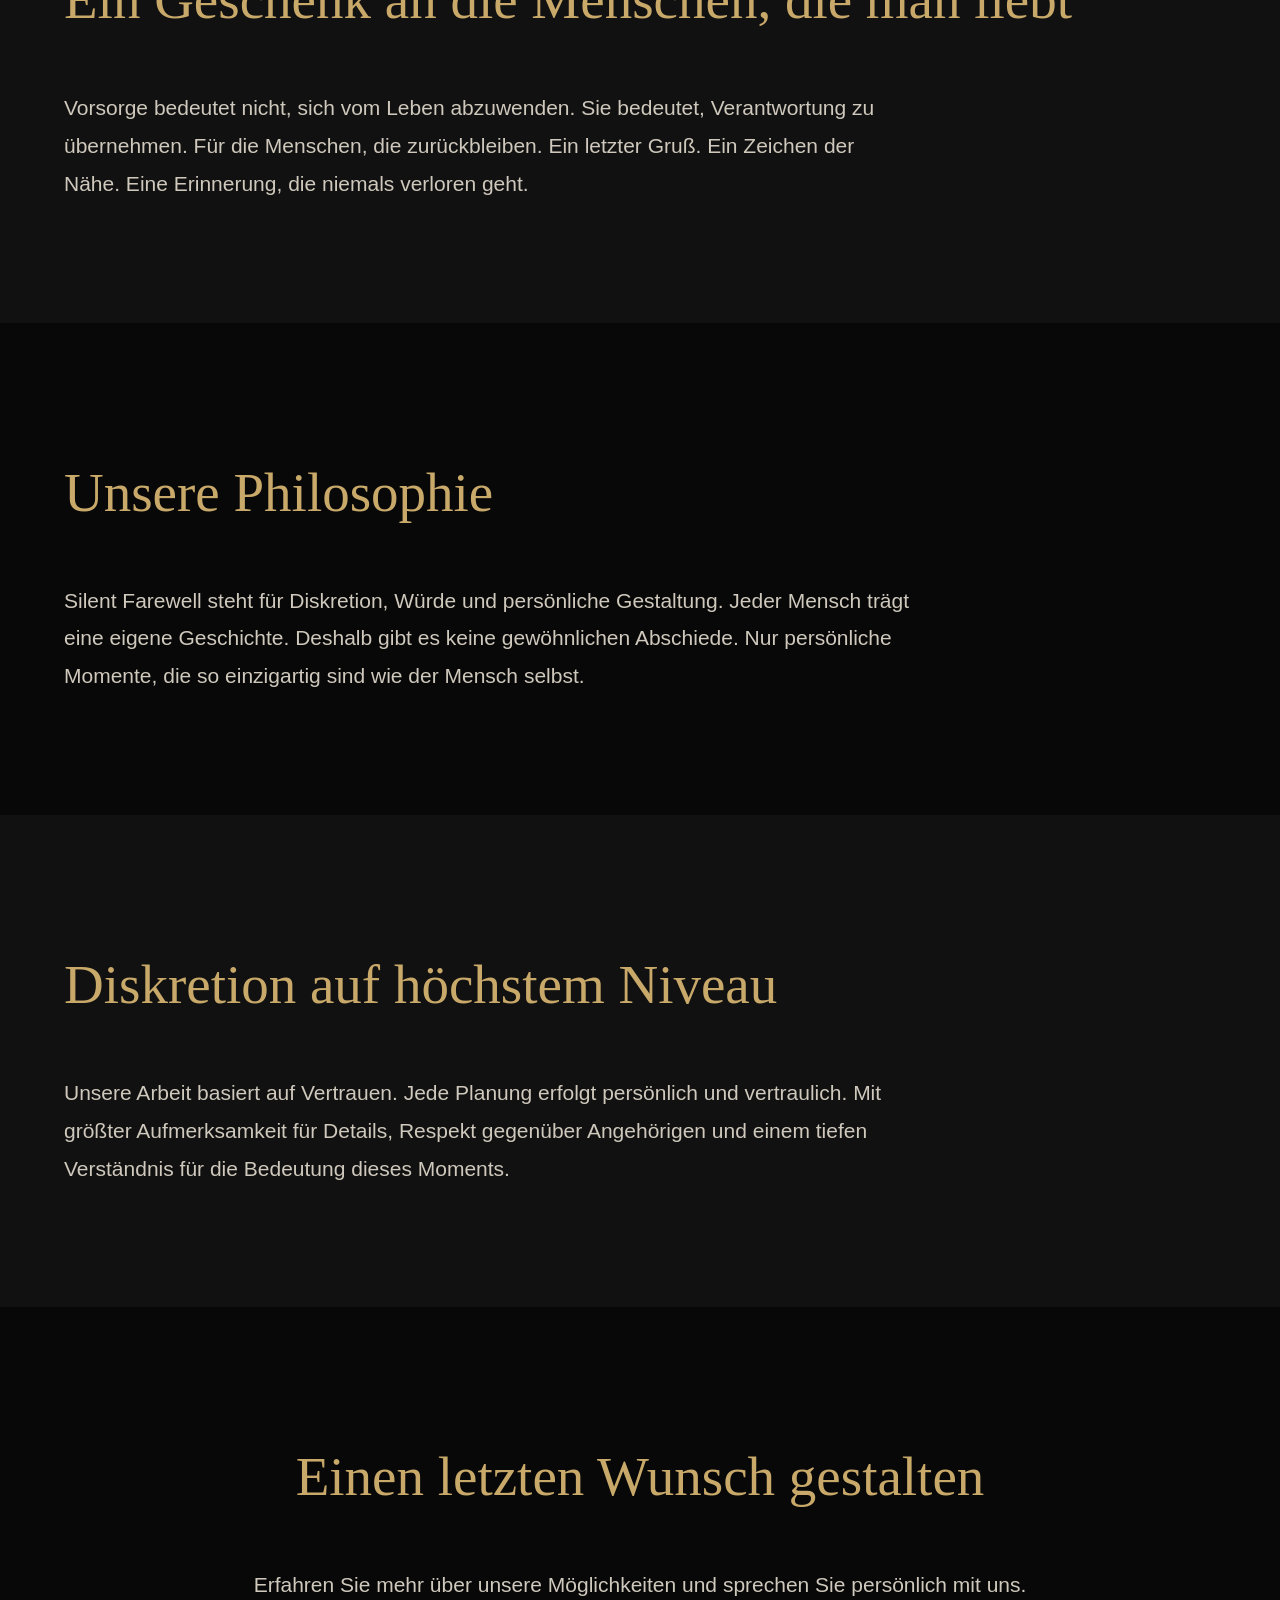
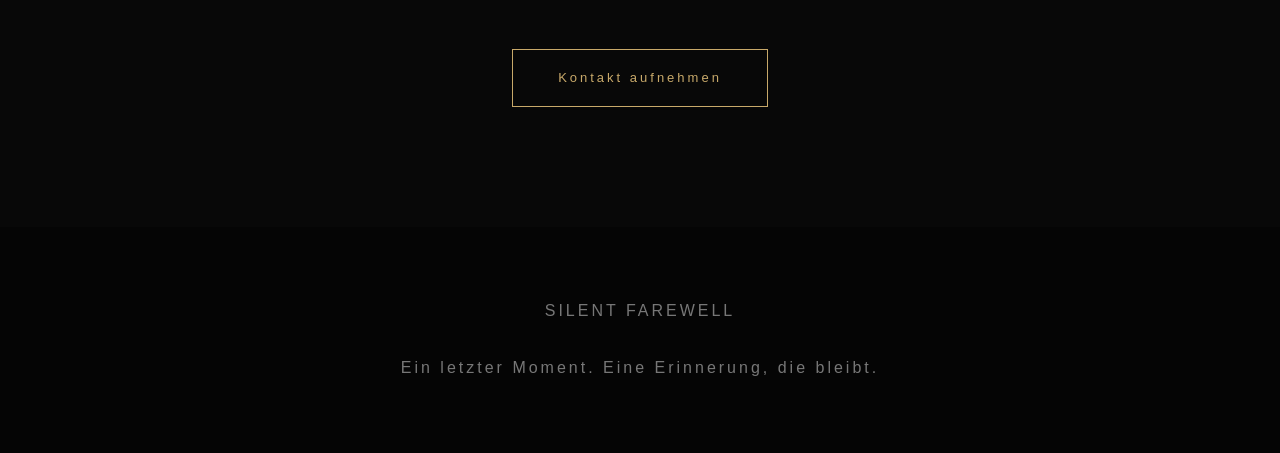
==== commit 14e24822: "Update index.html" ====
--- a/index.html
+++ b/index.html
@@ -1,3 +1,4 @@
+
 <!DOCTYPE html>
 
 <html lang="de">
--- a/style.css
+++ b/style.css
@@ -321,3 +321,28 @@
 
 
 }
+.call {
+
+text-align:center;
+
+}
+
+
+.call .text {
+
+margin:auto;
+
+}
+
+
+
+section:nth-child(even) {
+
+}
+
+
+.hero .button {
+
+margin-top:55px;
+
+}
